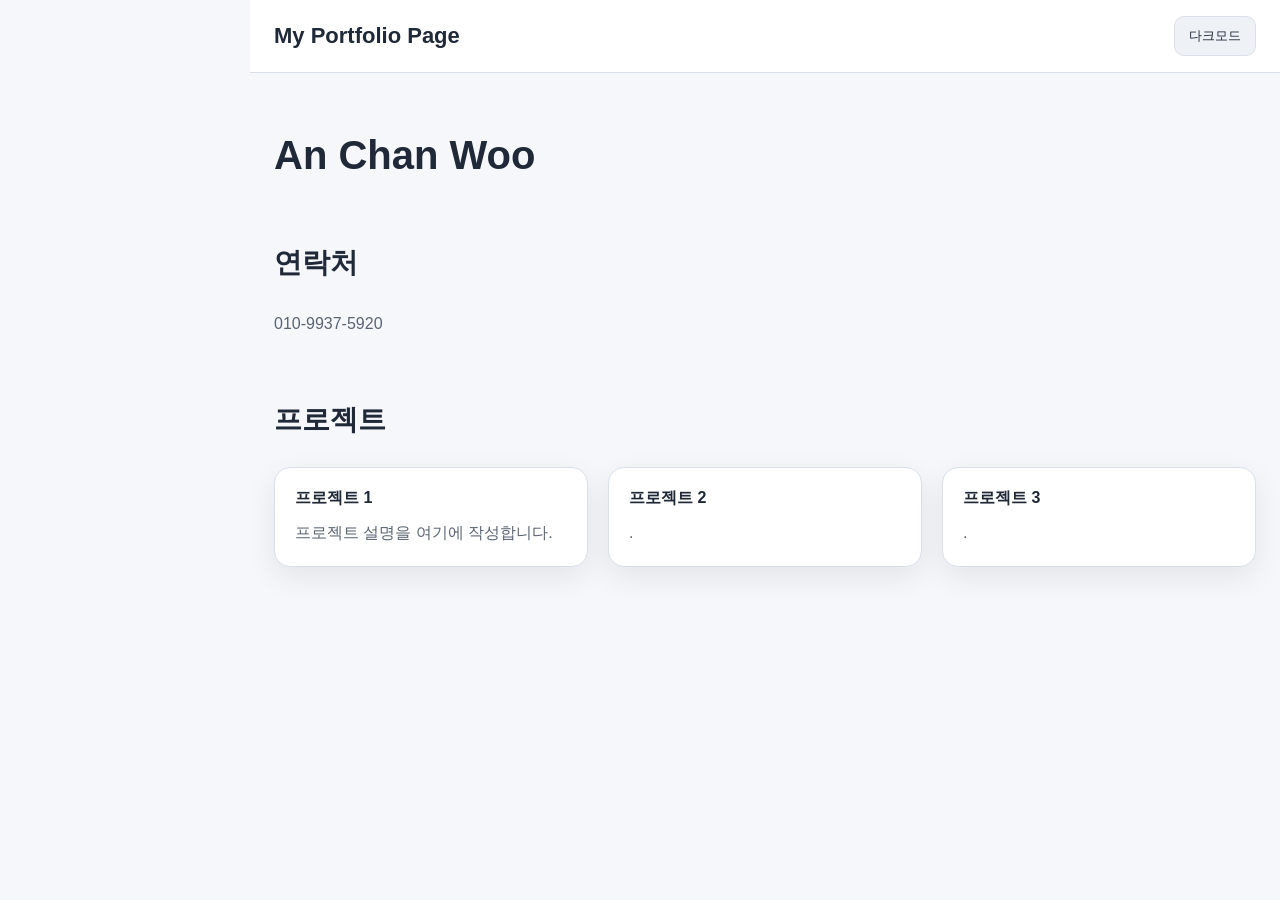
==== index.html @ 8bd89110 "Remove sidebar and associated elements Removed sidebar and menu button from the layout." ====
<!DOCTYPE html>
<html lang="ko">
<head>
  <meta charset="UTF-8" />
  <meta name="viewport" content="width=device-width, initial-scale=1.0" />
  <title>Portfolio</title>
  <link rel="stylesheet" href="style.css" />
</head>
<body>
  <div class="app">
    <main class="main">
      <header class="header">
        <div class="header-left">
          <h2>My Portfolio Page</h2>
        </div>

        <button class="theme-toggle" id="themeToggle" aria-label="다크모드 전환">
          <span id="themeText">다크모드</span>
        </button>
      </header>

      <section class="hero" id="home">
        <h1>An Chan Woo</h1>
        <p></p>
      </section>

      <section class="section" id="about">
        <h3>연락처</h3>
        <p>010-9937-5920</p>
      </section>

      <section class="section" id="projects">
        <h3>프로젝트</h3>
        <div class="card-grid">
          <article class="card">
            <h4>프로젝트 1</h4>
            <p>프로젝트 설명을 여기에 작성합니다.</p>
          </article>

          <article class="card">
            <h4>프로젝트 2</h4>
            <p>.</p>
          </article>

          <article class="card">
            <h4>프로젝트 3</h4>
            <p>.</p>
          </article>
        </div>
      </section>
    </main>
  </div>

  <script src="script.js"></script>
</body>
</html>
---- style.css ----
:root {
  --bg: #f5f7fb;
  --surface: #ffffff;
  --surface-2: #eef2f7;
  --text: #1f2937;
  --text-muted: #5b6472;
  --border: #d9e0ea;
  --accent: #2563eb;
  --shadow: 0 10px 30px rgba(0, 0, 0, 0.08);
}

body.dark {
  --bg: #111827;
  --surface: #1f2937;
  --surface-2: #111827;
  --text: #f3f4f6;
  --text-muted: #c7ced8;
  --border: #374151;
  --accent: #60a5fa;
  --shadow: 0 10px 30px rgba(0, 0, 0, 0.35);
}

* {
  box-sizing: border-box;
}

html {
  scroll-behavior: smooth;
}

body {
  margin: 0;
  font-family: Arial, sans-serif;
  background: var(--bg);
  color: var(--text);
  transition: background 0.25s ease, color 0.25s ease;
}

a {
  text-decoration: none;
  color: inherit;
}

.app {
  display: flex;
  min-height: 100vh;
}

.sidebar {
  width: 250px;
  background: var(--surface);
  border-right: 1px solid var(--border);
  padding: 24px 18px;
  position: fixed;
  top: 0;
  left: 0;
  bottom: 0;
  box-shadow: var(--shadow);
  z-index: 1000;
  transition: transform 0.3s ease, background 0.25s ease;
}

.sidebar-top {
  display: flex;
  align-items: center;
  justify-content: space-between;
  margin-bottom: 32px;
}

.logo {
  font-size: 22px;
  margin: 0;
  color: var(--accent);
}

.close-sidebar {
  display: none;
  border: none;
  background: transparent;
  color: var(--text);
  font-size: 24px;
  cursor: pointer;
}

.nav {
  display: flex;
  flex-direction: column;
  gap: 10px;
}

.nav-link {
  padding: 12px 14px;
  border-radius: 10px;
  color: var(--text-muted);
  transition: background 0.2s ease, color 0.2s ease;
}

.nav-link:hover {
  background: var(--surface-2);
  color: var(--text);
}

.main {
  margin-left: 250px;
  width: calc(100% - 250px);
  min-height: 100vh;
}

.header {
  position: sticky;
  top: 0;
  z-index: 100;
  background: var(--surface);
  border-bottom: 1px solid var(--border);
  padding: 16px 24px;
  display: flex;
  justify-content: space-between;
  align-items: center;
  transition: background 0.25s ease;
}

.header-left {
  display: flex;
  align-items: center;
  gap: 14px;
}

.header h2 {
  margin: 0;
  font-size: 22px;
}

.menu-btn,
.theme-toggle {
  border: 1px solid var(--border);
  background: var(--surface-2);
  color: var(--text);
  border-radius: 10px;
  padding: 10px 14px;
  cursor: pointer;
  transition: background 0.2s ease, transform 0.2s ease;
}

.menu-btn:hover,
.theme-toggle:hover {
  transform: translateY(-1px);
}

.menu-btn {
  display: none;
  font-size: 20px;
}

.hero {
  padding: 60px 24px 30px;
}

.hero h1 {
  margin-top: 0;
  margin-bottom: 12px;
  font-size: 40px;
}

.hero p {
  margin: 0;
  color: var(--text-muted);
  font-size: 18px;
}

.section {
  padding: 24px;
}

.section h3 {
  margin-top: 0;
  font-size: 28px;
}

.section p {
  color: var(--text-muted);
  line-height: 1.7;
}

.card-grid {
  display: grid;
  grid-template-columns: repeat(3, minmax(0, 1fr));
  gap: 20px;
  margin-top: 20px;
}

.card {
  background: var(--surface);
  border: 1px solid var(--border);
  border-radius: 16px;
  padding: 20px;
  box-shadow: var(--shadow);
  transition: background 0.25s ease, transform 0.2s ease;
}

.card:hover {
  transform: translateY(-4px);
}

.card h4 {
  margin-top: 0;
  margin-bottom: 10px;
}

.card p {
  margin: 0;
}

.overlay {
  display: none;
}

@media (max-width: 900px) {
  .card-grid {
    grid-template-columns: 1fr;
  }
}

@media (max-width: 768px) {
  .menu-btn {
    display: inline-block;
  }

  .close-sidebar {
    display: inline-block;
  }

  .sidebar {
    transform: translateX(-100%);
  }

  .sidebar.open {
    transform: translateX(0);
  }

  .overlay.show {
    display: block;
    position: fixed;
    inset: 0;
    background: rgba(0, 0, 0, 0.4);
    z-index: 999;
  }

  .main {
    margin-left: 0;
    width: 100%;
  }

  .header {
    padding: 14px 16px;
  }

  .hero {
    padding: 40px 16px 20px;
  }

  .section {
    padding: 16px;
  }

  .hero h1 {
    font-size: 32px;
  }
}
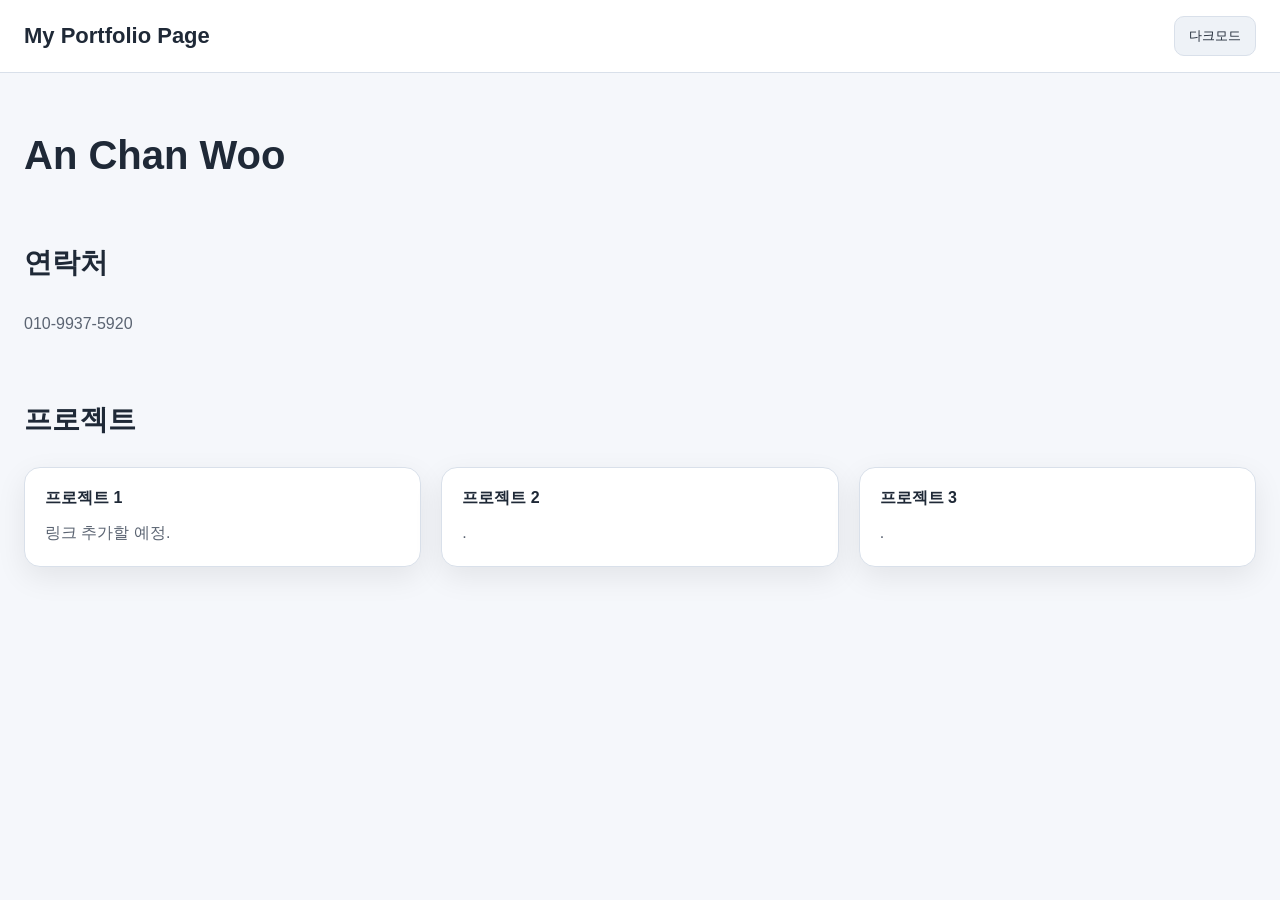
==== commit 7634d56b: "Update index.html" ====
--- a/index.html
+++ b/index.html
@@ -34,7 +34,7 @@
         <div class="card-grid">
           <article class="card">
             <h4>프로젝트 1</h4>
-            <p>프로젝트 설명을 여기에 작성합니다.</p>
+            <p>링크 추가할 예정.</p>
           </article>
 
           <article class="card">
--- a/style.css
+++ b/style.css
@@ -42,67 +42,11 @@
 }
 
 .app {
-  display: flex;
   min-height: 100vh;
 }
 
-.sidebar {
-  width: 250px;
-  background: var(--surface);
-  border-right: 1px solid var(--border);
-  padding: 24px 18px;
-  position: fixed;
-  top: 0;
-  left: 0;
-  bottom: 0;
-  box-shadow: var(--shadow);
-  z-index: 1000;
-  transition: transform 0.3s ease, background 0.25s ease;
-}
-
-.sidebar-top {
-  display: flex;
-  align-items: center;
-  justify-content: space-between;
-  margin-bottom: 32px;
-}
-
-.logo {
-  font-size: 22px;
-  margin: 0;
-  color: var(--accent);
-}
-
-.close-sidebar {
-  display: none;
-  border: none;
-  background: transparent;
-  color: var(--text);
-  font-size: 24px;
-  cursor: pointer;
-}
-
-.nav {
-  display: flex;
-  flex-direction: column;
-  gap: 10px;
-}
-
-.nav-link {
-  padding: 12px 14px;
-  border-radius: 10px;
-  color: var(--text-muted);
-  transition: background 0.2s ease, color 0.2s ease;
-}
-
-.nav-link:hover {
-  background: var(--surface-2);
-  color: var(--text);
-}
-
 .main {
-  margin-left: 250px;
-  width: calc(100% - 250px);
+  width: 100%;
   min-height: 100vh;
 }
 
@@ -130,7 +74,6 @@
   font-size: 22px;
 }
 
-.menu-btn,
 .theme-toggle {
   border: 1px solid var(--border);
   background: var(--surface-2);
@@ -141,14 +84,8 @@
   transition: background 0.2s ease, transform 0.2s ease;
 }
 
-.menu-btn:hover,
 .theme-toggle:hover {
   transform: translateY(-1px);
-}
-
-.menu-btn {
-  display: none;
-  font-size: 20px;
 }
 
 .hero {
@@ -210,10 +147,6 @@
   margin: 0;
 }
 
-.overlay {
-  display: none;
-}
-
 @media (max-width: 900px) {
   .card-grid {
     grid-template-columns: 1fr;
@@ -221,35 +154,6 @@
 }
 
 @media (max-width: 768px) {
-  .menu-btn {
-    display: inline-block;
-  }
-
-  .close-sidebar {
-    display: inline-block;
-  }
-
-  .sidebar {
-    transform: translateX(-100%);
-  }
-
-  .sidebar.open {
-    transform: translateX(0);
-  }
-
-  .overlay.show {
-    display: block;
-    position: fixed;
-    inset: 0;
-    background: rgba(0, 0, 0, 0.4);
-    z-index: 999;
-  }
-
-  .main {
-    margin-left: 0;
-    width: 100%;
-  }
-
   .header {
     padding: 14px 16px;
   }
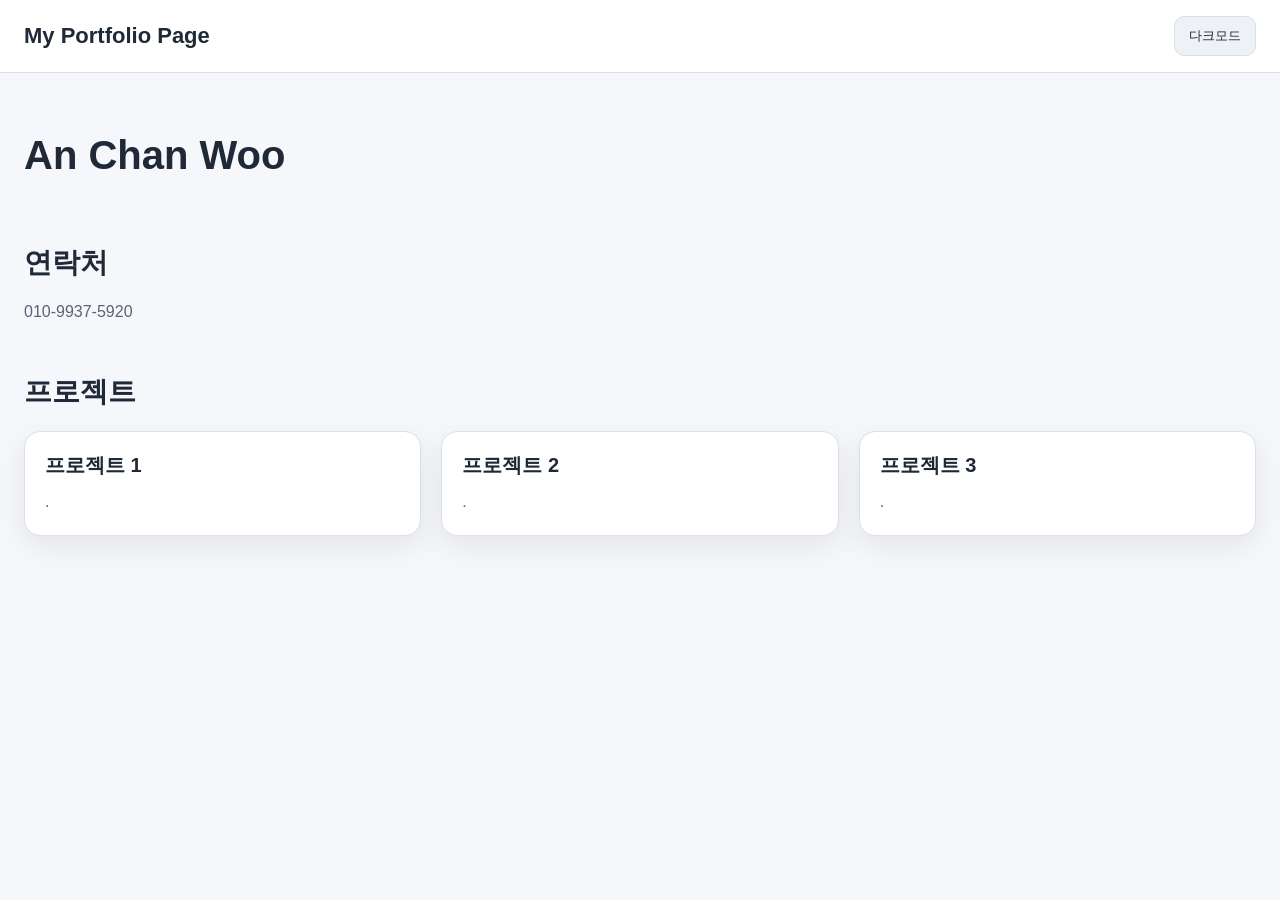
==== commit 090c3ac2: "Update index.html" ====
--- a/index.html
+++ b/index.html
@@ -34,7 +34,7 @@
         <div class="card-grid">
           <article class="card">
             <h4>프로젝트 1</h4>
-            <p>링크 추가할 예정.</p>
+            <p>.</p>
           </article>
 
           <article class="card">
--- a/style.css
+++ b/style.css
@@ -42,6 +42,7 @@
 }
 
 .app {
+  width: 100%;
   min-height: 100vh;
 }
 
@@ -60,7 +61,7 @@
   display: flex;
   justify-content: space-between;
   align-items: center;
-  transition: background 0.25s ease;
+  transition: background 0.25s ease, border-color 0.25s ease;
 }
 
 .header-left {
@@ -81,7 +82,7 @@
   border-radius: 10px;
   padding: 10px 14px;
   cursor: pointer;
-  transition: background 0.2s ease, transform 0.2s ease;
+  transition: transform 0.2s ease, background 0.25s ease, color 0.25s ease;
 }
 
 .theme-toggle:hover {
@@ -93,8 +94,7 @@
 }
 
 .hero h1 {
-  margin-top: 0;
-  margin-bottom: 12px;
+  margin: 0 0 12px;
   font-size: 40px;
 }
 
@@ -102,6 +102,7 @@
   margin: 0;
   color: var(--text-muted);
   font-size: 18px;
+  line-height: 1.6;
 }
 
 .section {
@@ -109,11 +110,12 @@
 }
 
 .section h3 {
-  margin-top: 0;
+  margin: 0 0 16px;
   font-size: 28px;
 }
 
 .section p {
+  margin: 0;
   color: var(--text-muted);
   line-height: 1.7;
 }
@@ -131,7 +133,7 @@
   border-radius: 16px;
   padding: 20px;
   box-shadow: var(--shadow);
-  transition: background 0.25s ease, transform 0.2s ease;
+  transition: transform 0.2s ease, background 0.25s ease, border-color 0.25s ease;
 }
 
 .card:hover {
@@ -139,12 +141,14 @@
 }
 
 .card h4 {
-  margin-top: 0;
-  margin-bottom: 10px;
+  margin: 0 0 10px;
+  font-size: 20px;
 }
 
 .card p {
   margin: 0;
+  color: var(--text-muted);
+  line-height: 1.6;
 }
 
 @media (max-width: 900px) {
@@ -158,15 +162,27 @@
     padding: 14px 16px;
   }
 
+  .header h2 {
+    font-size: 20px;
+  }
+
+  .theme-toggle {
+    padding: 9px 12px;
+  }
+
   .hero {
     padding: 40px 16px 20px;
+  }
+
+  .hero h1 {
+    font-size: 32px;
   }
 
   .section {
     padding: 16px;
   }
 
-  .hero h1 {
-    font-size: 32px;
+  .section h3 {
+    font-size: 24px;
   }
 }
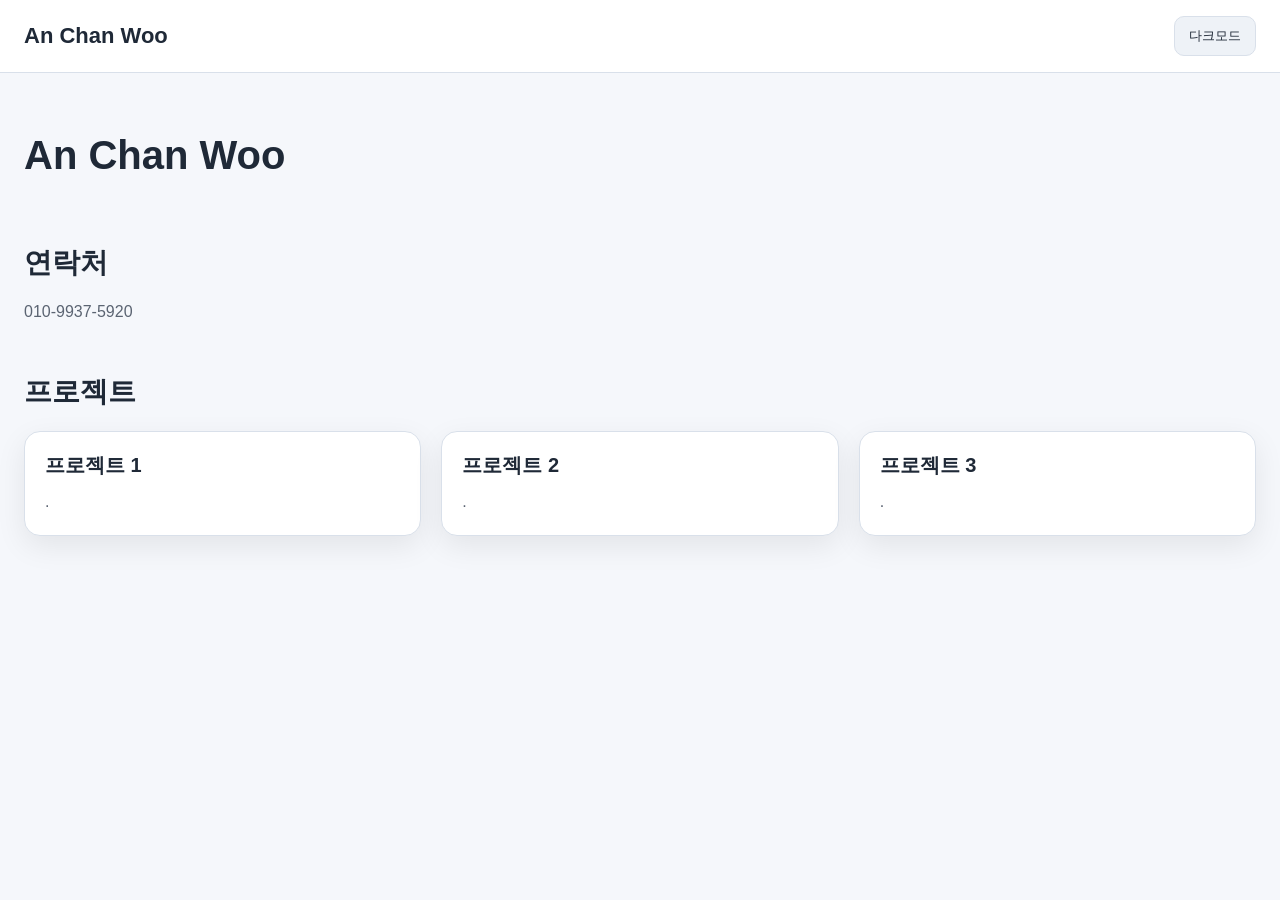
==== commit a9857724: "Update index.html" ====
--- a/index.html
+++ b/index.html
@@ -11,7 +11,7 @@
     <main class="main">
       <header class="header">
         <div class="header-left">
-          <h2>My Portfolio Page</h2>
+          <h2>An Chan Woo</h2>
         </div>
 
         <button class="theme-toggle" id="themeToggle" aria-label="다크모드 전환">
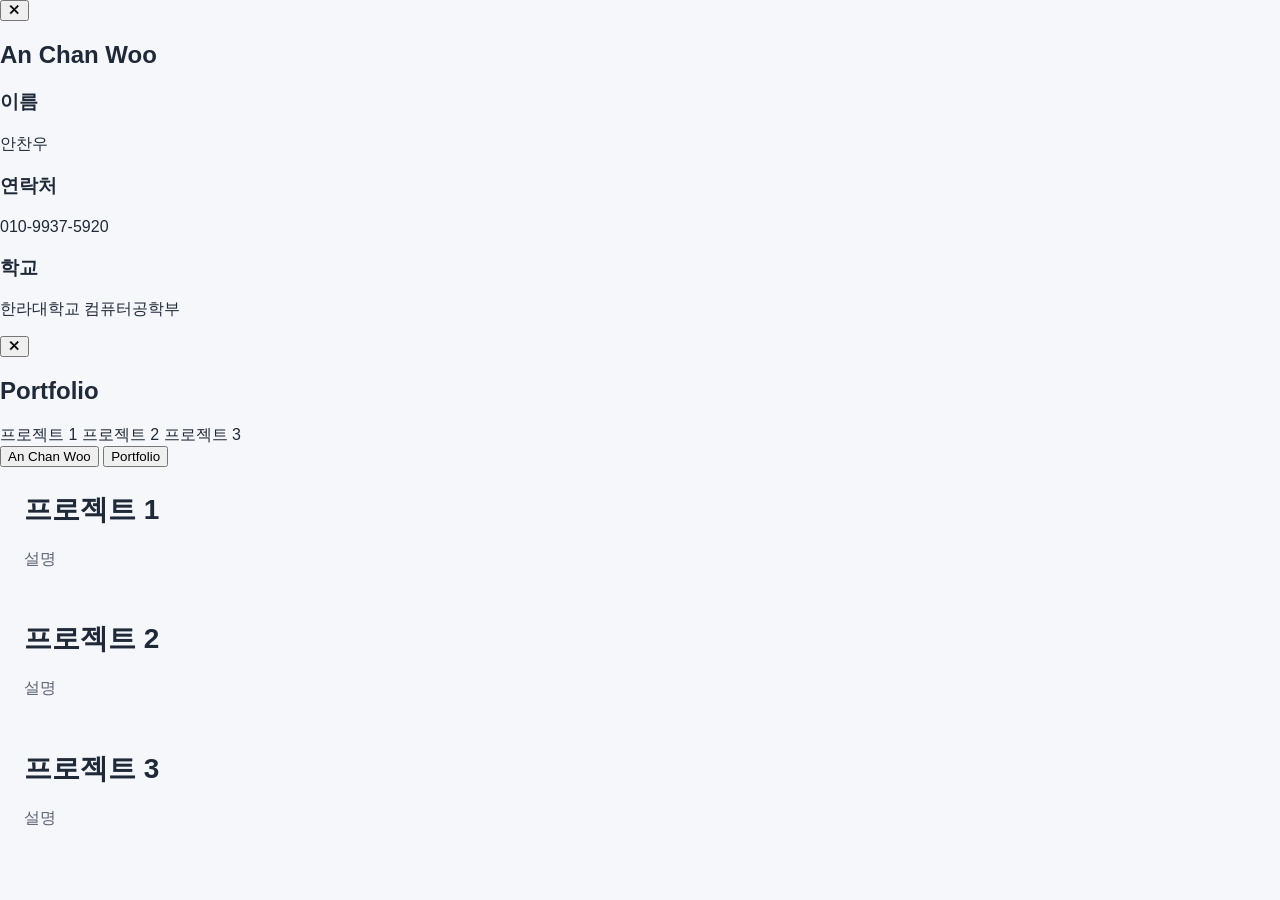
==== commit f5d5ebfb: "Update index.html" ====
--- a/index.html
+++ b/index.html
@@ -7,49 +7,66 @@
   <link rel="stylesheet" href="style.css" />
 </head>
 <body>
-  <div class="app">
-    <main class="main">
-      <header class="header">
-        <div class="header-left">
-          <h2>An Chan Woo</h2>
-        </div>
+  <aside class="side-panel left-panel" id="leftPanel">
+    <button class="close-btn" id="closeLeft" aria-label="왼쪽 패널 닫기">✕</button>
+    <div class="panel-content">
+      <h2>An Chan Woo</h2>
 
-        <button class="theme-toggle" id="themeToggle" aria-label="다크모드 전환">
-          <span id="themeText">다크모드</span>
-        </button>
-      </header>
+      <div class="info-block">
+        <h3>이름</h3>
+        <p>안찬우</p>
+      </div>
 
-      <section class="hero" id="home">
-        <h1>An Chan Woo</h1>
-        <p></p>
-      </section>
-
-      <section class="section" id="about">
+      <div class="info-block">
         <h3>연락처</h3>
         <p>010-9937-5920</p>
-      </section>
+      </div>
 
-      <section class="section" id="projects">
-        <h3>프로젝트</h3>
-        <div class="card-grid">
-          <article class="card">
-            <h4>프로젝트 1</h4>
-            <p>.</p>
-          </article>
+      <div class="info-block">
+        <h3>학교</h3>
+        <p>한라대학교 컴퓨터공학부</p>
+      </div>
+    </div>
+  </aside>
 
-          <article class="card">
-            <h4>프로젝트 2</h4>
-            <p>.</p>
-          </article>
+  <aside class="side-panel right-panel" id="rightPanel">
+    <button class="close-btn" id="closeRight" aria-label="오른쪽 패널 닫기">✕</button>
+    <div class="panel-content">
+      <h2>Portfolio</h2>
 
-          <article class="card">
-            <h4>프로젝트 3</h4>
-            <p>.</p>
-          </article>
-        </div>
-      </section>
-    </main>
-  </div>
+      <nav class="portfolio-list">
+        <a href="#project1" class="portfolio-item">프로젝트 1</a>
+        <a href="#project2" class="portfolio-item">프로젝트 2</a>
+        <a href="#project3" class="portfolio-item">프로젝트 3</a>
+      </nav>
+    </div>
+  </aside>
+
+  <div class="overlay" id="overlay"></div>
+
+  <main class="landing">
+    <div class="center-box">
+      <button class="open-box" id="openLeft">An Chan Woo</button>
+      <button class="open-box" id="openRight">Portfolio</button>
+    </div>
+  </main>
+
+  <section class="content">
+    <section class="section" id="project1">
+      <h3>프로젝트 1</h3>
+      <p>설명</p>
+    </section>
+
+    <section class="section" id="project2">
+      <h3>프로젝트 2</h3>
+      <p>설명</p>
+    </section>
+
+    <section class="section" id="project3">
+      <h3>프로젝트 3</h3>
+      <p>설명</p>
+    </section>
+  </section>
 
   <script src="script.js"></script>
 </body>
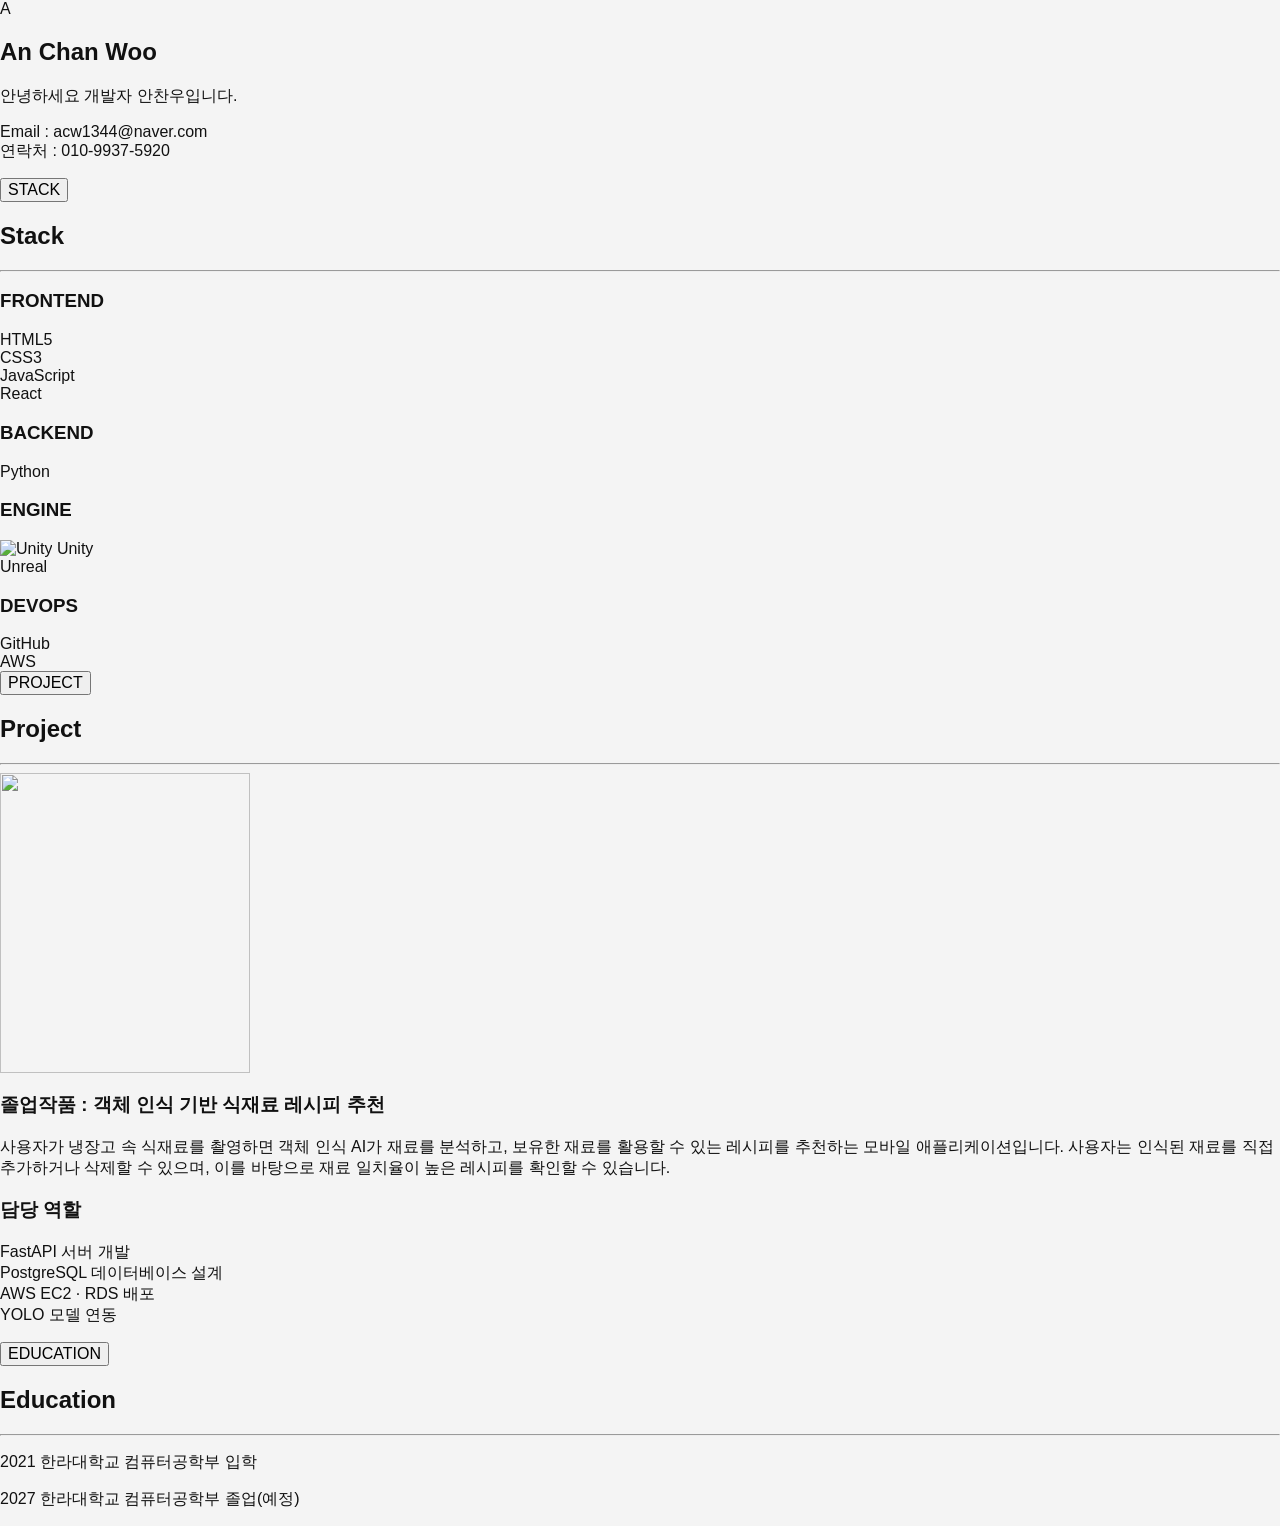
==== commit 983f1ee6: "html Update html" ====
--- a/index.html
+++ b/index.html
@@ -1,73 +1,178 @@
-<!DOCTYPE html>
 <html lang="ko">
 <head>
-  <meta charset="UTF-8" />
-  <meta name="viewport" content="width=device-width, initial-scale=1.0" />
-  <title>Portfolio</title>
-  <link rel="stylesheet" href="style.css" />
+    <meta charset="UTF-8">
+    <meta name="viewport" content="width=device-width, initial-scale=1.0">
+    <title>포트폴리오</title>
+    <link rel="stylesheet" href="style.css">
+
+    <!-- 기술 로고용 Devicon CDN -->
+    <link rel="stylesheet" href="https://cdn.jsdelivr.net/gh/devicons/devicon@latest/devicon.min.css">
 </head>
 <body>
-  <aside class="side-panel left-panel" id="leftPanel">
-    <button class="close-btn" id="closeLeft" aria-label="왼쪽 패널 닫기">✕</button>
-    <div class="panel-content">
-      <h2>An Chan Woo</h2>
 
-      <div class="info-block">
-        <h3>이름</h3>
-        <p>안찬우</p>
-      </div>
+<main class="layout">
 
-      <div class="info-block">
-        <h3>연락처</h3>
-        <p>010-9937-5920</p>
-      </div>
+    <!-- 왼쪽 프로필 영역 -->
+    <section class="profile-card">
+        <div class="profile-content">
 
-      <div class="info-block">
-        <h3>학교</h3>
-        <p>한라대학교 컴퓨터공학부</p>
-      </div>
-    </div>
-  </aside>
+            <div class="avatar">A</div>
 
-  <aside class="side-panel right-panel" id="rightPanel">
-    <button class="close-btn" id="closeRight" aria-label="오른쪽 패널 닫기">✕</button>
-    <div class="panel-content">
-      <h2>Portfolio</h2>
+            <h2>An Chan Woo</h2>
 
-      <nav class="portfolio-list">
-        <a href="#project1" class="portfolio-item">프로젝트 1</a>
-        <a href="#project2" class="portfolio-item">프로젝트 2</a>
-        <a href="#project3" class="portfolio-item">프로젝트 3</a>
-      </nav>
-    </div>
-  </aside>
+            <p>
+                안녕하세요 개발자 안찬우입니다.
+            </p>
 
-  <div class="overlay" id="overlay"></div>
+            <p>
+                Email : acw1344@naver.com<br>
+                연락처 : 010-9937-5920
+            </p>
 
-  <main class="landing">
-    <div class="center-box">
-      <button class="open-box" id="openLeft">An Chan Woo</button>
-      <button class="open-box" id="openRight">Portfolio</button>
-    </div>
-  </main>
-
-  <section class="content">
-    <section class="section" id="project1">
-      <h3>프로젝트 1</h3>
-      <p>설명</p>
+        </div>
     </section>
 
-    <section class="section" id="project2">
-      <h3>프로젝트 2</h3>
-      <p>설명</p>
+
+    <!-- 오른쪽 책 + 포스트잇 영역 -->
+    <section class="book-area">
+
+        <div class="book">
+
+            <!-- 책 배경 페이지 -->
+            <div class="page-cover">
+            </div>
+
+
+            <!-- 스택 -->
+            <article class="note stack active" data-note="stack">
+                <button class="note-tab" type="button">STACK</button>
+
+                <div class="note-content">
+
+                    <div class="stack-board">
+
+                        <!-- <div class="stack-title-pill">STACK</div> -->
+                        <h2>Stack</h2>
+                        <hr>
+
+                        <div class="stack-grid">
+
+                            <div class="stack-card">
+                                <h3>FRONTEND</h3>
+                                <div class="logo-grid">
+                                    <div class="logo-item">
+                                        <i class="devicon-html5-plain colored"></i>
+                                        <span>HTML5</span>
+                                    </div>
+                                    <div class="logo-item">
+                                        <i class="devicon-css3-plain colored"></i>
+                                        <span>CSS3</span>
+                                    </div>
+                                    <div class="logo-item">
+                                        <i class="devicon-javascript-plain colored"></i>
+                                        <span>JavaScript</span>
+                                    </div>
+                                    <div class="logo-item">
+                                        <i class="devicon-react-original colored"></i>
+                                        <span>React</span>
+                                    </div>
+                                </div>
+                            </div>
+
+                            <div class="stack-card">
+                                <h3>BACKEND</h3>
+                                <div class="logo-grid">
+                                    <div class="logo-item">
+                                        <i class="devicon-python-plain colored"></i>
+                                        <span>Python</span>
+                                    </div>
+                                </div>
+                            </div>
+
+                            <div class="stack-card">
+                                <h3>ENGINE</h3>
+                                <div class="logo-grid">
+                                    <div class="logo-item">
+                                        <img class="tech-logo" 
+                                            src="https://cdn.jsdelivr.net/gh/devicons/devicon@latest/icons/unity/unity-original.svg" 
+                                            alt="Unity">
+                                        <span>Unity</span>
+                                    </div>
+                                    <div class="logo-item">
+                                        <i class="devicon-unrealengine-original"></i>
+                                        <span>Unreal</span>
+                                    </div>
+                                </div>
+                            </div>
+
+                            <div class="stack-card">
+                                <h3>DEVOPS</h3>
+                                <div class="logo-grid">
+                                    <div class="logo-item">
+                                        <i class="devicon-github-original"></i>
+                                        <span>GitHub</span>
+                                    </div>
+                                    <div class="logo-item">
+                                        <i class="devicon-amazonwebservices-plain-wordmark colored"></i>
+                                        <span>AWS</span>
+                                    </div>
+                                </div>
+                            </div>
+
+                        </div>
+                    </div>
+                </div>
+            </article>
+
+
+            <!-- 프로젝트 -->
+            <article class="note project inactive" data-note="project">
+                <button class="note-tab" type="button">PROJECT</button>
+
+                <div class="note-content">
+                        <h2>Project</h2>
+                        <hr>
+                        <div class="project-box">
+    <img src="2.png" alt="" width="250" height="300">
+
+    <div class="project-text">
+        <h3>졸업작품 : 객체 인식 기반 식재료 레시피 추천</h3>
+                <p>
+                    사용자가 냉장고 속 식재료를 촬영하면 객체 인식 AI가 재료를 분석하고,
+                    보유한 재료를 활용할 수 있는 레시피를 추천하는 모바일 애플리케이션입니다.
+                    사용자는 인식된 재료를 직접 추가하거나 삭제할 수 있으며,
+                    이를 바탕으로 재료 일치율이 높은 레시피를 확인할 수 있습니다.
+                </p>
+                <h3>담당 역할</h3>
+                <p>
+                    FastAPI 서버 개발<br>
+                    PostgreSQL 데이터베이스 설계<br>
+                    AWS EC2 · RDS 배포<br>
+                    YOLO 모델 연동
+                </p>
+            </div>
+        </div>
+    </div>
+</article>
+
+
+            <!-- 학습 -->
+            <article class="note study inactive" data-note="study">
+                <button class="note-tab" type="button">EDUCATION</button>
+
+                <div class="note-content">
+                    <h2>Education</h2>
+                    <hr>
+                    <p>2021 한라대학교 컴퓨터공학부 입학</p>
+                    <p>2027 한라대학교 컴퓨터공학부 졸업(예정)</p>
+                </div>
+            </article>
+        </div>
+
     </section>
 
-    <section class="section" id="project3">
-      <h3>프로젝트 3</h3>
-      <p>설명</p>
-    </section>
-  </section>
+</main>
 
-  <script src="script.js"></script>
+<script src="script.js"></script>
 </body>
 </html>
--- a/style.css
+++ b/style.css
@@ -1,188 +1,206 @@
 :root {
-  --bg: #f5f7fb;
-  --surface: #ffffff;
-  --surface-2: #eef2f7;
-  --text: #1f2937;
-  --text-muted: #5b6472;
-  --border: #d9e0ea;
-  --accent: #2563eb;
-  --shadow: 0 10px 30px rgba(0, 0, 0, 0.08);
-}
-
-body.dark {
-  --bg: #111827;
-  --surface: #1f2937;
-  --surface-2: #111827;
-  --text: #f3f4f6;
-  --text-muted: #c7ced8;
-  --border: #374151;
-  --accent: #60a5fa;
-  --shadow: 0 10px 30px rgba(0, 0, 0, 0.35);
+  --bg: #f4f4f4;
+  --panel: #ffffff;
+  --text: #111111;
+  --muted: #666666;
+  --border: #222222;
+  --overlay: rgba(0, 0, 0, 0.35);
 }
 
 * {
   box-sizing: border-box;
 }
 
-html {
-  scroll-behavior: smooth;
-}
-
+html,
 body {
   margin: 0;
+  padding: 0;
+  width: 100%;
+  min-height: 100%;
   font-family: Arial, sans-serif;
   background: var(--bg);
   color: var(--text);
-  transition: background 0.25s ease, color 0.25s ease;
+}
+
+body {
+  overflow-x: hidden;
+}
+
+button {
+  font: inherit;
 }
 
 a {
+  color: inherit;
   text-decoration: none;
-  color: inherit;
-}
-
-.app {
+}
+
+.landing {
   width: 100%;
   min-height: 100vh;
-}
-
-.main {
-  width: 100%;
-  min-height: 100vh;
-}
-
-.header {
-  position: sticky;
-  top: 0;
-  z-index: 100;
-  background: var(--surface);
-  border-bottom: 1px solid var(--border);
-  padding: 16px 24px;
-  display: flex;
-  justify-content: space-between;
-  align-items: center;
-  transition: background 0.25s ease, border-color 0.25s ease;
-}
-
-.header-left {
   display: flex;
   align-items: center;
+  justify-content: center;
+  position: relative;
+}
+
+.center-box {
+  width: 100%;
+  max-width: 700px;
+  display: flex;
+  justify-content: center;
+  align-items: center;
+  gap: 48px;
+  padding: 24px;
+}
+
+.open-box {
+  width: 300px;
+  height: 130px;
+  border: 3px solid var(--border);
+  background: #fff;
+  color: var(--text);
+  font-size: 40px;
+  font-weight: 500;
+  cursor: pointer;
+  transition: transform 0.2s ease, background 0.2s ease;
+}
+
+.open-box:hover {
+  transform: translateY(-4px);
+  background: #f0f0f0;
+}
+
+.side-panel {
+  position: fixed;
+  top: 0;
+  width: 320px;
+  max-width: 85vw;
+  height: 100vh;
+  background: var(--panel);
+  z-index: 20;
+  padding: 28px 22px;
+  box-shadow: 0 0 30px rgba(0, 0, 0, 0.15);
+  transition: transform 0.3s ease;
+  overflow-y: auto;
+}
+
+.left-panel {
+  left: 0;
+  transform: translateX(-100%);
+  border-right: 2px solid var(--border);
+}
+
+.right-panel {
+  right: 0;
+  transform: translateX(100%);
+  border-left: 2px solid var(--border);
+}
+
+.left-panel.open,
+.right-panel.open {
+  transform: translateX(0);
+}
+
+.close-btn {
+  border: 2px solid var(--border);
+  background: #fff;
+  width: 42px;
+  height: 42px;
+  cursor: pointer;
+  font-size: 18px;
+  margin-bottom: 20px;
+}
+
+.panel-content h2 {
+  margin: 0 0 28px;
+  font-size: 32px;
+}
+
+.info-block {
+  margin-bottom: 28px;
+}
+
+.info-block h3 {
+  margin: 0 0 8px;
+  font-size: 18px;
+}
+
+.info-block p {
+  margin: 0;
+  color: var(--muted);
+  line-height: 1.6;
+}
+
+.portfolio-list {
+  display: flex;
+  flex-direction: column;
   gap: 14px;
 }
 
-.header h2 {
-  margin: 0;
-  font-size: 22px;
-}
-
-.theme-toggle {
-  border: 1px solid var(--border);
-  background: var(--surface-2);
-  color: var(--text);
-  border-radius: 10px;
-  padding: 10px 14px;
-  cursor: pointer;
-  transition: transform 0.2s ease, background 0.25s ease, color 0.25s ease;
-}
-
-.theme-toggle:hover {
-  transform: translateY(-1px);
-}
-
-.hero {
-  padding: 60px 24px 30px;
-}
-
-.hero h1 {
+.portfolio-item {
+  display: block;
+  border: 2px solid var(--border);
+  padding: 14px 16px;
+  background: #fff;
+  transition: transform 0.2s ease, background 0.2s ease;
+}
+
+.portfolio-item:hover {
+  transform: translateX(-3px);
+  background: #f3f3f3;
+}
+
+.overlay {
+  position: fixed;
+  inset: 0;
+  background: var(--overlay);
+  opacity: 0;
+  visibility: hidden;
+  transition: opacity 0.25s ease;
+  z-index: 10;
+}
+
+.overlay.show {
+  opacity: 1;
+  visibility: visible;
+}
+
+.content {
+  padding: 0 24px 60px;
+  max-width: 1000px;
+  margin: 0 auto;
+}
+
+.section {
+  padding: 30px 0;
+  border-top: 2px solid #ddd;
+}
+
+.section h3 {
   margin: 0 0 12px;
-  font-size: 40px;
-}
-
-.hero p {
-  margin: 0;
-  color: var(--text-muted);
-  font-size: 18px;
-  line-height: 1.6;
-}
-
-.section {
-  padding: 24px;
-}
-
-.section h3 {
-  margin: 0 0 16px;
   font-size: 28px;
 }
 
 .section p {
   margin: 0;
-  color: var(--text-muted);
+  color: var(--muted);
   line-height: 1.7;
 }
 
-.card-grid {
-  display: grid;
-  grid-template-columns: repeat(3, minmax(0, 1fr));
-  gap: 20px;
-  margin-top: 20px;
-}
-
-.card {
-  background: var(--surface);
-  border: 1px solid var(--border);
-  border-radius: 16px;
-  padding: 20px;
-  box-shadow: var(--shadow);
-  transition: transform 0.2s ease, background 0.25s ease, border-color 0.25s ease;
-}
-
-.card:hover {
-  transform: translateY(-4px);
-}
-
-.card h4 {
-  margin: 0 0 10px;
-  font-size: 20px;
-}
-
-.card p {
-  margin: 0;
-  color: var(--text-muted);
-  line-height: 1.6;
-}
-
-@media (max-width: 900px) {
-  .card-grid {
-    grid-template-columns: 1fr;
+@media (max-width: 768px) {
+  .center-box {
+    gap: 20px;
   }
-}
-
-@media (max-width: 768px) {
-  .header {
-    padding: 14px 16px;
+
+  .open-box {
+    width: 140px;
+    height: 110px;
+    font-size: 30px;
   }
 
-  .header h2 {
-    font-size: 20px;
+  .side-panel {
+    width: 260px;
+    padding: 22px 16px;
   }
-
-  .theme-toggle {
-    padding: 9px 12px;
-  }
-
-  .hero {
-    padding: 40px 16px 20px;
-  }
-
-  .hero h1 {
-    font-size: 32px;
-  }
-
-  .section {
-    padding: 16px;
-  }
-
-  .section h3 {
-    font-size: 24px;
-  }
-}
+}
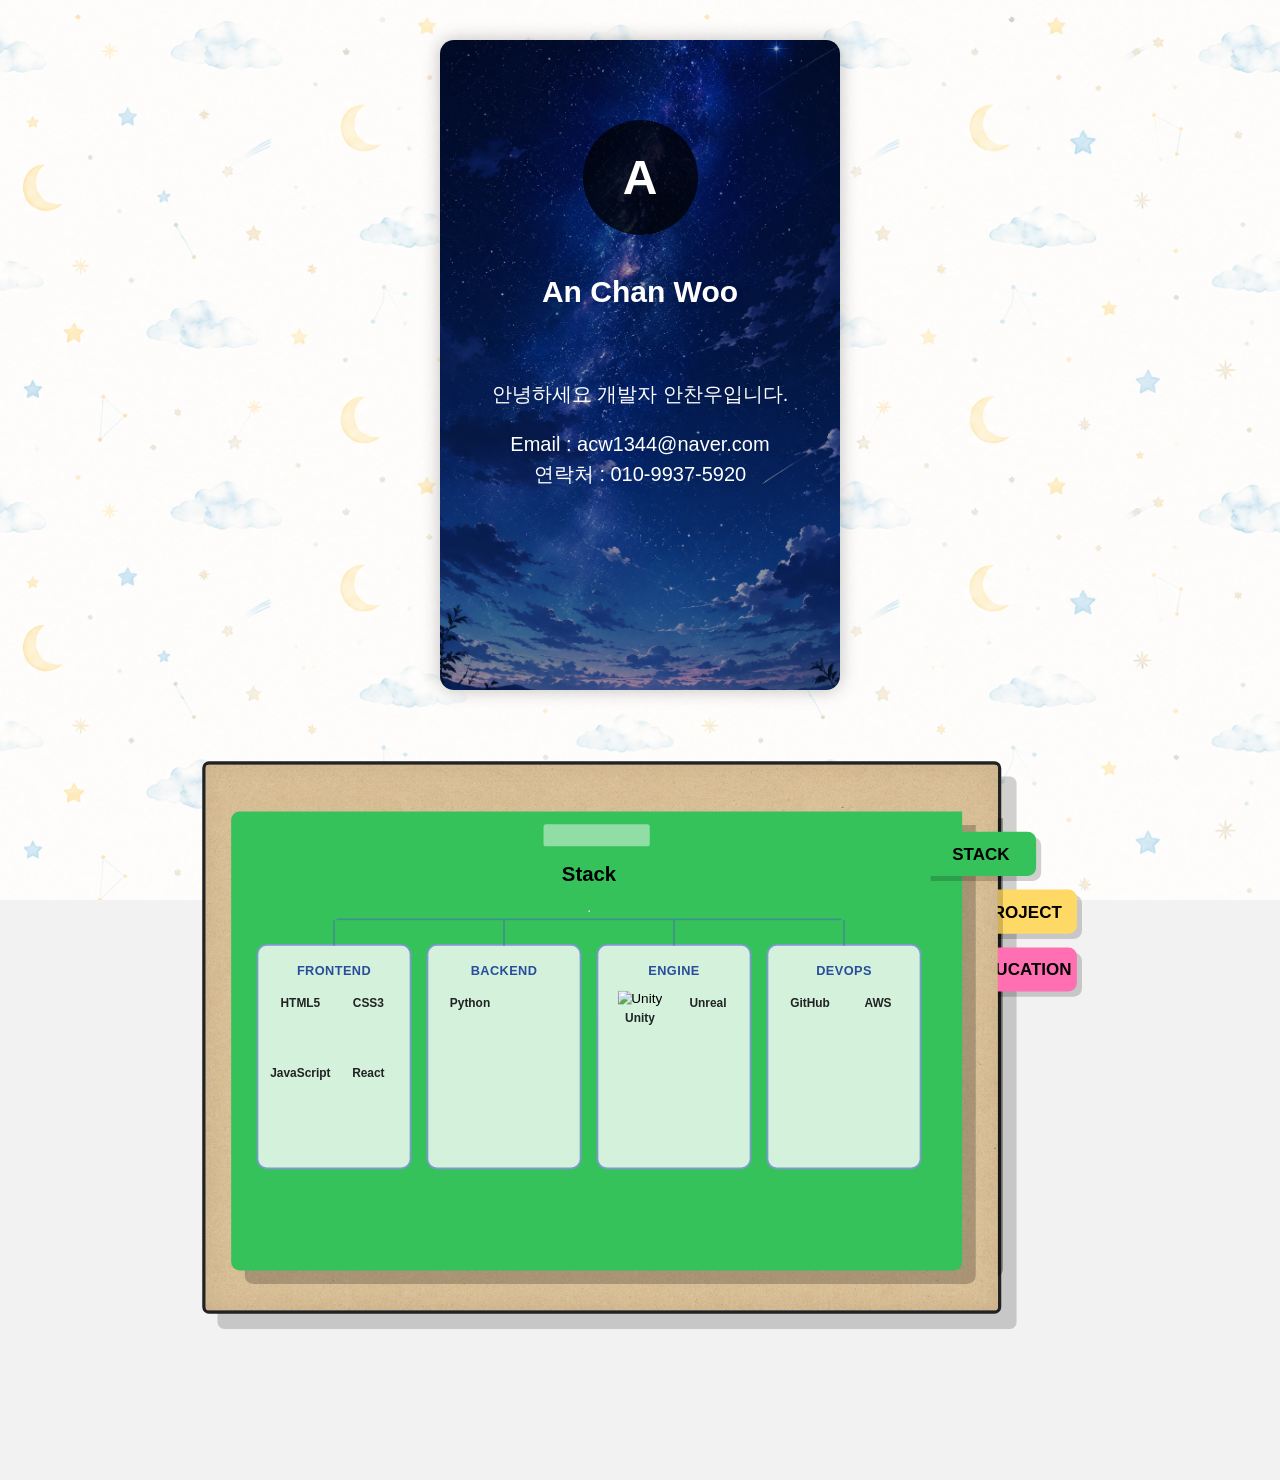
==== commit ea85c2f4: "Add files via upload" ====
--- a/index.html
+++ b/index.html
@@ -133,7 +133,10 @@
                         <h2>Project</h2>
                         <hr>
                         <div class="project-box">
-    <img src="2.png" alt="" width="250" height="300">
+                            <div class="project-media">
+                                <img class="project-image" src="2.png" alt="Click Cooking Recipe 앱 화면" width="250" height="300">
+                                <a class="ccr-detail-button" href="./ccr.html">CCR 상세 보기</a>
+                            </div>
 
     <div class="project-text">
         <h3>졸업작품 : 객체 인식 기반 식재료 레시피 추천</h3>
@@ -141,7 +144,7 @@
                     사용자가 냉장고 속 식재료를 촬영하면 객체 인식 AI가 재료를 분석하고,
                     보유한 재료를 활용할 수 있는 레시피를 추천하는 모바일 애플리케이션입니다.
                     사용자는 인식된 재료를 직접 추가하거나 삭제할 수 있으며,
-                    이를 바탕으로 재료 일치율이 높은 레시피를 확인할 수 있습니다.
+                    이를 바탕으로 보유 재료와 관련성이 높은 레시피를 확인할 수 있습니다.
                 </p>
                 <h3>담당 역할</h3>
                 <p>
--- a/style.css
+++ b/style.css
@@ -1,206 +1,572 @@
+* {
+    box-sizing: border-box;
+}
+
+/* =========================
+   배경 이미지 경로 설정
+========================= */
+
 :root {
-  --bg: #f4f4f4;
-  --panel: #ffffff;
-  --text: #111111;
-  --muted: #666666;
-  --border: #222222;
-  --overlay: rgba(0, 0, 0, 0.35);
-}
-
-* {
-  box-sizing: border-box;
-}
-
-html,
+    --main-bg-image: url("white_background.png");
+    --profile-bg-image: url("sky_background.png");
+    --book-bg-image: url("file_background.png");
+}
+
+
+/* =========================
+   맨 뒤 전체 배경
+========================= */
+
+html {
+    min-height: 100%;
+}
+
 body {
-  margin: 0;
-  padding: 0;
-  width: 100%;
-  min-height: 100%;
-  font-family: Arial, sans-serif;
-  background: var(--bg);
-  color: var(--text);
-}
-
-body {
-  overflow-x: hidden;
-}
-
-button {
-  font: inherit;
-}
-
-a {
-  color: inherit;
-  text-decoration: none;
-}
-
-.landing {
-  width: 100%;
-  min-height: 100vh;
-  display: flex;
-  align-items: center;
-  justify-content: center;
-  position: relative;
-}
-
-.center-box {
-  width: 100%;
-  max-width: 700px;
-  display: flex;
-  justify-content: center;
-  align-items: center;
-  gap: 48px;
-  padding: 24px;
-}
-
-.open-box {
-  width: 300px;
-  height: 130px;
-  border: 3px solid var(--border);
-  background: #fff;
-  color: var(--text);
-  font-size: 40px;
-  font-weight: 500;
-  cursor: pointer;
-  transition: transform 0.2s ease, background 0.2s ease;
-}
-
-.open-box:hover {
-  transform: translateY(-4px);
-  background: #f0f0f0;
-}
-
-.side-panel {
-  position: fixed;
-  top: 0;
-  width: 320px;
-  max-width: 85vw;
-  height: 100vh;
-  background: var(--panel);
-  z-index: 20;
-  padding: 28px 22px;
-  box-shadow: 0 0 30px rgba(0, 0, 0, 0.15);
-  transition: transform 0.3s ease;
-  overflow-y: auto;
-}
-
-.left-panel {
-  left: 0;
-  transform: translateX(-100%);
-  border-right: 2px solid var(--border);
-}
-
-.right-panel {
-  right: 0;
-  transform: translateX(100%);
-  border-left: 2px solid var(--border);
-}
-
-.left-panel.open,
-.right-panel.open {
-  transform: translateX(0);
-}
-
-.close-btn {
-  border: 2px solid var(--border);
-  background: #fff;
-  width: 42px;
-  height: 42px;
-  cursor: pointer;
-  font-size: 18px;
-  margin-bottom: 20px;
-}
-
-.panel-content h2 {
-  margin: 0 0 28px;
-  font-size: 32px;
-}
-
-.info-block {
-  margin-bottom: 28px;
-}
-
-.info-block h3 {
-  margin: 0 0 8px;
-  font-size: 18px;
-}
-
-.info-block p {
-  margin: 0;
-  color: var(--muted);
-  line-height: 1.6;
-}
-
-.portfolio-list {
-  display: flex;
-  flex-direction: column;
-  gap: 14px;
-}
-
-.portfolio-item {
-  display: block;
-  border: 2px solid var(--border);
-  padding: 14px 16px;
-  background: #fff;
-  transition: transform 0.2s ease, background 0.2s ease;
-}
-
-.portfolio-item:hover {
-  transform: translateX(-3px);
-  background: #f3f3f3;
-}
-
-.overlay {
-  position: fixed;
-  inset: 0;
-  background: var(--overlay);
-  opacity: 0;
-  visibility: hidden;
-  transition: opacity 0.25s ease;
-  z-index: 10;
-}
-
-.overlay.show {
-  opacity: 1;
-  visibility: visible;
-}
-
-.content {
-  padding: 0 24px 60px;
-  max-width: 1000px;
-  margin: 0 auto;
-}
-
-.section {
-  padding: 30px 0;
-  border-top: 2px solid #ddd;
-}
-
-.section h3 {
-  margin: 0 0 12px;
-  font-size: 28px;
-}
-
-.section p {
-  margin: 0;
-  color: var(--muted);
-  line-height: 1.7;
-}
-
-@media (max-width: 768px) {
-  .center-box {
+    margin: 0;
+    min-height: 100vh;
+    font-family: Arial, sans-serif;
+    background-color: #f2f2f2;
+    background-image:
+        linear-gradient(
+            rgba(255, 255, 255, 0.15),
+            rgba(255, 255, 255, 0.15)
+        ),
+        var(--main-bg-image);
+
+    background-size: cover;
+    background-position: center;
+    background-repeat: no-repeat;
+    background-attachment: fixed;
+}
+
+
+/* 전체 배치 */
+.layout {
+    width: 100%;
+    max-width: 1460px;
+    min-height: 100vh;
+    margin: 0 auto;
+    display: grid;
+    grid-template-columns: 400px 1030px;
+    gap: 25px;
+    align-items: center;
+}
+
+
+/* =========================
+   왼쪽 프로필 영역
+========================= */
+
+.profile-card {
+    position: relative;
+    width: 400px;
+    height: 650px;
+    border: none;
+    border-radius: 14px;
+
+    background-image:
+        linear-gradient(
+            rgba(0, 0, 0, 0.35),
+            rgba(0, 0, 0, 0.35)
+        ),
+        var(--profile-bg-image);
+
+    background-size: cover;
+    background-position: center;
+    background-repeat: no-repeat;
+
+    box-shadow: 0 0 18px rgba(0, 0, 0, 0.25);
+    overflow: hidden;
+}
+
+.profile-content {
+    width: 100%;
+    height: 100%;
+    padding: 80px 45px;
+    text-align: center;
+    overflow-y: auto;
+    color: white;
+}
+
+.profile-content::-webkit-scrollbar {
+    width: 8px;
+}
+
+.profile-content::-webkit-scrollbar-thumb {
+    background: rgba(255, 255, 255, 0.6);
+    border-radius: 10px;
+}
+
+.profile-content::-webkit-scrollbar-track {
+    background: rgba(255, 255, 255, 0.15);
+}
+
+.avatar {
+    width: 115px;
+    height: 115px;
+    margin: 0 auto 40px;
+    border-radius: 50%;
+    background: rgba(0, 0, 0, 0.75);
+    color: white;
+    font-size: 48px;
+    font-weight: bold;
+    line-height: 115px;
+}
+
+.profile-card h2 {
+    font-size: 30px;
+    margin-bottom: 70px;
+}
+
+.profile-card h1 {
+    font-size: 32px;
+    margin-bottom: 50px;
+}
+
+.profile-card p {
+    font-size: 20px;
+    line-height: 1.5;
+}
+
+
+/* =========================
+   오른쪽 책 영역
+========================= */
+
+.book-area {
+    position: relative;
+    width: 1030px;
+    height: 700px;
+    display: flex;
+    align-items: center;
+}
+
+.book {
+    position: relative;
+    width: 940px;
+    height: 650px;
+    background: #e7dfc9;
+    border: 4px solid #222;
+    border-radius: 8px;
+    box-shadow: 18px 18px 0 rgba(0, 0, 0, 0.18);
+    overflow: visible;
+    animation: bookAppear 0.6s ease;
+}
+
+@keyframes bookAppear {
+    from {
+        opacity: 0;
+        transform: translateY(30px) scale(0.95);
+    }
+
+    to {
+        opacity: 1;
+        transform: translateY(0) scale(1);
+    }
+}
+
+/* 책 안쪽 배경 */
+.page-cover {
+    position: absolute;
+    inset: 0;
+    border-radius: 4px;
+    z-index: 20;
+    padding: 60px;
+    pointer-events: none;
+    overflow: hidden;
+
+    background-image:
+        linear-gradient(
+            rgba(255, 255, 255, 0.25),
+            rgba(255, 255, 255, 0.25)
+        ),
+        var(--book-bg-image);
+
+    background-size: cover;
+    background-position: center;
+    background-repeat: no-repeat;
+
+    box-shadow: inset 0 0 25px rgba(0, 0, 0, 0.08);
+}
+
+.page-cover::before {
+    content: "";
+    position: absolute;
+    inset: 0;
+    background: rgba(255, 255, 255, 0.08);
+}
+
+.page-cover h2 {
+    position: relative;
+    z-index: 1;
+    font-size: 38px;
+    margin: 0 0 20px;
+    color: #111;
+}
+
+.page-cover p {
+    position: relative;
+    z-index: 1;
+    font-size: 20px;
+    color: #111;
+}
+
+
+/* =========================
+   포스트잇
+========================= */
+
+.note {
+    position: absolute;
+    top: 55px;
+    left: 70px;
+    width: 860px;
+    height: 540px;
+    padding: 30px 30px;
+    border-radius: 10px 0 10px 10px;
+    box-shadow: 8px 8px 0 rgba(0, 0, 0, 0.18);
+    transform: none;
+    transition:
+        left 0.45s ease,
+        top 0.45s ease,
+        box-shadow 0.45s ease,
+        opacity 0.3s ease;
+}
+
+.note::before {
+    content: "";
+    position: absolute;
+    top: 15px;
+    left: 50%;
+    width: 125px;
+    height: 26px;
+    transform: translateX(-50%);
+    background: rgba(255, 255, 255, 0.45);
+    border-radius: 3px;
+}
+
+.note.inactive {
+    z-index: 10;
+    left: 70px;
+    top: 55px;
+    transform: none;
+}
+
+.note.active {
+    z-index: 50;
+    left: 30px;
+    top: 55px;
+    transform: none;
+    box-shadow: 16px 16px 0 rgba(0, 0, 0, 0.22);
+}
+
+.note-content {
+    position: relative;
+    z-index: 2;
+    width: 100%;
+    height: 100%;
+    overflow-y: auto;
+    padding-right: 18px;
+}
+
+.note.inactive .note-content {
+    opacity: 0;
+    pointer-events: none;
+    overflow: hidden;
+}
+
+.note.active .note-content {
+    opacity: 1;
+    pointer-events: auto;
+    overflow-y: auto;
+    transition: opacity 0.3s ease 0.15s;
+}
+
+.note-content::-webkit-scrollbar {
+    width: 9px;
+}
+
+.note-content::-webkit-scrollbar-track {
+    background: rgba(255, 255, 255, 0.25);
+    border-radius: 10px;
+}
+
+.note-content::-webkit-scrollbar-thumb {
+    background: rgba(0, 0, 0, 0.35);
+    border-radius: 10px;
+}
+
+.note-content::-webkit-scrollbar-thumb:hover {
+    background: rgba(0, 0, 0, 0.5);
+}
+
+.note-content h1 {
+    font-size: 42px;
+    margin: 0 0 16px;
+}
+
+.note-content p {
+    font-size: 21px;
+    margin-bottom: 24px;
+}
+
+.note-content li {
+    font-size: 24px;
+    margin-bottom: 14px;
+}
+
+
+/* =========================
+   스택 전용 디자인
+========================= */
+
+.stack-board {
+    width: 100%;
+    margin-top: 10px;
+    display: flex;
+    flex-direction: column;
+    align-items: center;
+}
+
+.stack-title-pill {
+    position: relative;
+    display: inline-block;
+    padding: 8px 34px;
+    border: 2px solid #5d7dcb;
+    border-radius: 999px;
+    background: rgba(255, 255, 255, 0.55);
+    color: #23427f;
+    font-size: 18px;
+    font-weight: bold;
+    margin-bottom: 36px;
+}
+
+.stack-grid {
+    position: relative;
+    width: 100%;
+    display: grid;
+    grid-template-columns: repeat(4, 1fr);
+    gap: 18px;
+    padding-top: 30px;
+}
+
+.stack-grid::before {
+    content: "";
+    position: absolute;
+    top: 0;
+    left: 12%;
+    width: 76%;
+    height: 2px;
+    background: rgba(74, 106, 180, 0.55);
+}
+
+.stack-card {
+    position: relative;
+    min-height: 265px;
+    background: rgba(255, 255, 255, 0.78);
+    border: 2px solid #7f97d4;
+    border-radius: 12px;
+    padding: 20px 14px 16px;
+    text-align: center;
+}
+
+.stack-card::before {
+    content: "";
+    position: absolute;
+    top: -30px;
+    left: 50%;
+    width: 2px;
+    height: 30px;
+    transform: translateX(-50%);
+    background: rgba(74, 106, 180, 0.55);
+}
+
+.stack-card h3 {
+    margin: 0 0 16px;
+    font-size: 15px;
+    color: #2a4d9b;
+    letter-spacing: 0.5px;
+}
+
+.logo-grid {
+    display: grid;
+    grid-template-columns: repeat(2, 1fr);
+    gap: 14px 10px;
+    justify-items: center;
+    align-items: start;
+}
+
+.logo-item {
+    display: flex;
+    flex-direction: column;
+    align-items: center;
+    gap: 6px;
+    min-height: 68px;
+}
+
+.logo-item i {
+    font-size: 34px;
+    line-height: 1;
+}
+
+.logo-item span {
+    font-size: 14px;
+    font-weight: 600;
+    color: #222;
+    text-align: center;
+}
+
+.note.stack .note-content {
+    overflow-y: auto;
+}
+
+
+/* =========================
+   오른쪽 포스트잇 탭
+========================= */
+
+.note-tab {
+    position: absolute;
+    right: -95px;
+
+    width: 130px;
+    height: 52px;
+
+    border: none;
+    border-radius: 0 10px 10px 0;
+
+    font-size: 20px;
+    font-weight: bold;
+    cursor: pointer;
+    font-family: Arial, sans-serif;
+    color: black;
+
+    box-shadow: 6px 6px 0 rgba(0, 0, 0, 0.18);
+
+    transition:
+        transform 0.25s ease,
+        box-shadow 0.25s ease;
+}
+
+.note-tab:hover {
+    transform: translateX(-18px) scale(1.08);
+    box-shadow: 9px 9px 0 rgba(0, 0, 0, 0.22);
+}
+
+.note.active .note-tab {
+    transform: translateX(-8px);
+}
+
+.note.active .note-tab:hover {
+    transform: translateX(-18px) scale(1.08);
+}
+
+
+/* =========================
+   포스트잇 색상
+========================= */
+
+.note.stack,
+.note.stack .note-tab {
+    background: #35c25b;
+}
+
+.note.project,
+.note.project .note-tab {
+    background: #ffd966;
+}
+
+.note.study,
+.note.study .note-tab {
+    background: #ff6fb1;
+}
+
+/* =========================
+   탭 위치
+========================= */
+
+.note.stack .note-tab {
+    top: 24px;
+}
+
+.note.project .note-tab {
+    top: 92px;
+}
+
+.note.study .note-tab {
+    top: 160px;
+}
+
+
+/* =========================
+   반응형 처리
+========================= */
+
+@media screen and (max-width: 1300px) {
+    .layout {
+        width: 100%;
+        min-height: auto;
+        padding: 40px 20px;
+        grid-template-columns: 1fr;
+        gap: 50px;
+        justify-items: center;
+    }
+
+    .book-area {
+        transform: scale(0.85);
+        transform-origin: top center;
+    }
+}
+
+@media screen and (max-width: 800px) {
+    .book-area {
+        transform: scale(0.7);
+    }
+}
+.project-box {
+    display: flex;
+    align-items: flex-start;
     gap: 20px;
-  }
-
-  .open-box {
-    width: 140px;
-    height: 110px;
-    font-size: 30px;
-  }
-
-  .side-panel {
-    width: 260px;
-    padding: 22px 16px;
-  }
-}
+}
+
+.project-media {
+    flex: 0 0 250px;
+    display: flex;
+    flex-direction: column;
+    align-items: center;
+    gap: 14px;
+}
+
+.project-image {
+    width: 250px;
+    height: 300px;
+    object-fit: cover;
+    border-radius: 10px;
+    box-shadow: 6px 6px 0 rgba(0, 0, 0, 0.18);
+}
+
+.ccr-detail-button {
+    width: 100%;
+    min-height: 44px;
+    display: inline-flex;
+    align-items: center;
+    justify-content: center;
+    border-radius: 999px;
+    background: #111;
+    color: #fff;
+    font-size: 17px;
+    font-weight: bold;
+    text-decoration: none;
+    box-shadow: 5px 5px 0 rgba(0, 0, 0, 0.18);
+    transition: transform 0.2s ease, box-shadow 0.2s ease, background 0.2s ease;
+}
+
+.ccr-detail-button:hover {
+    background: #2f855a;
+    transform: translateY(-2px);
+    box-shadow: 7px 7px 0 rgba(0, 0, 0, 0.22);
+}
+
+.project-box p {
+    margin: 0;
+}
